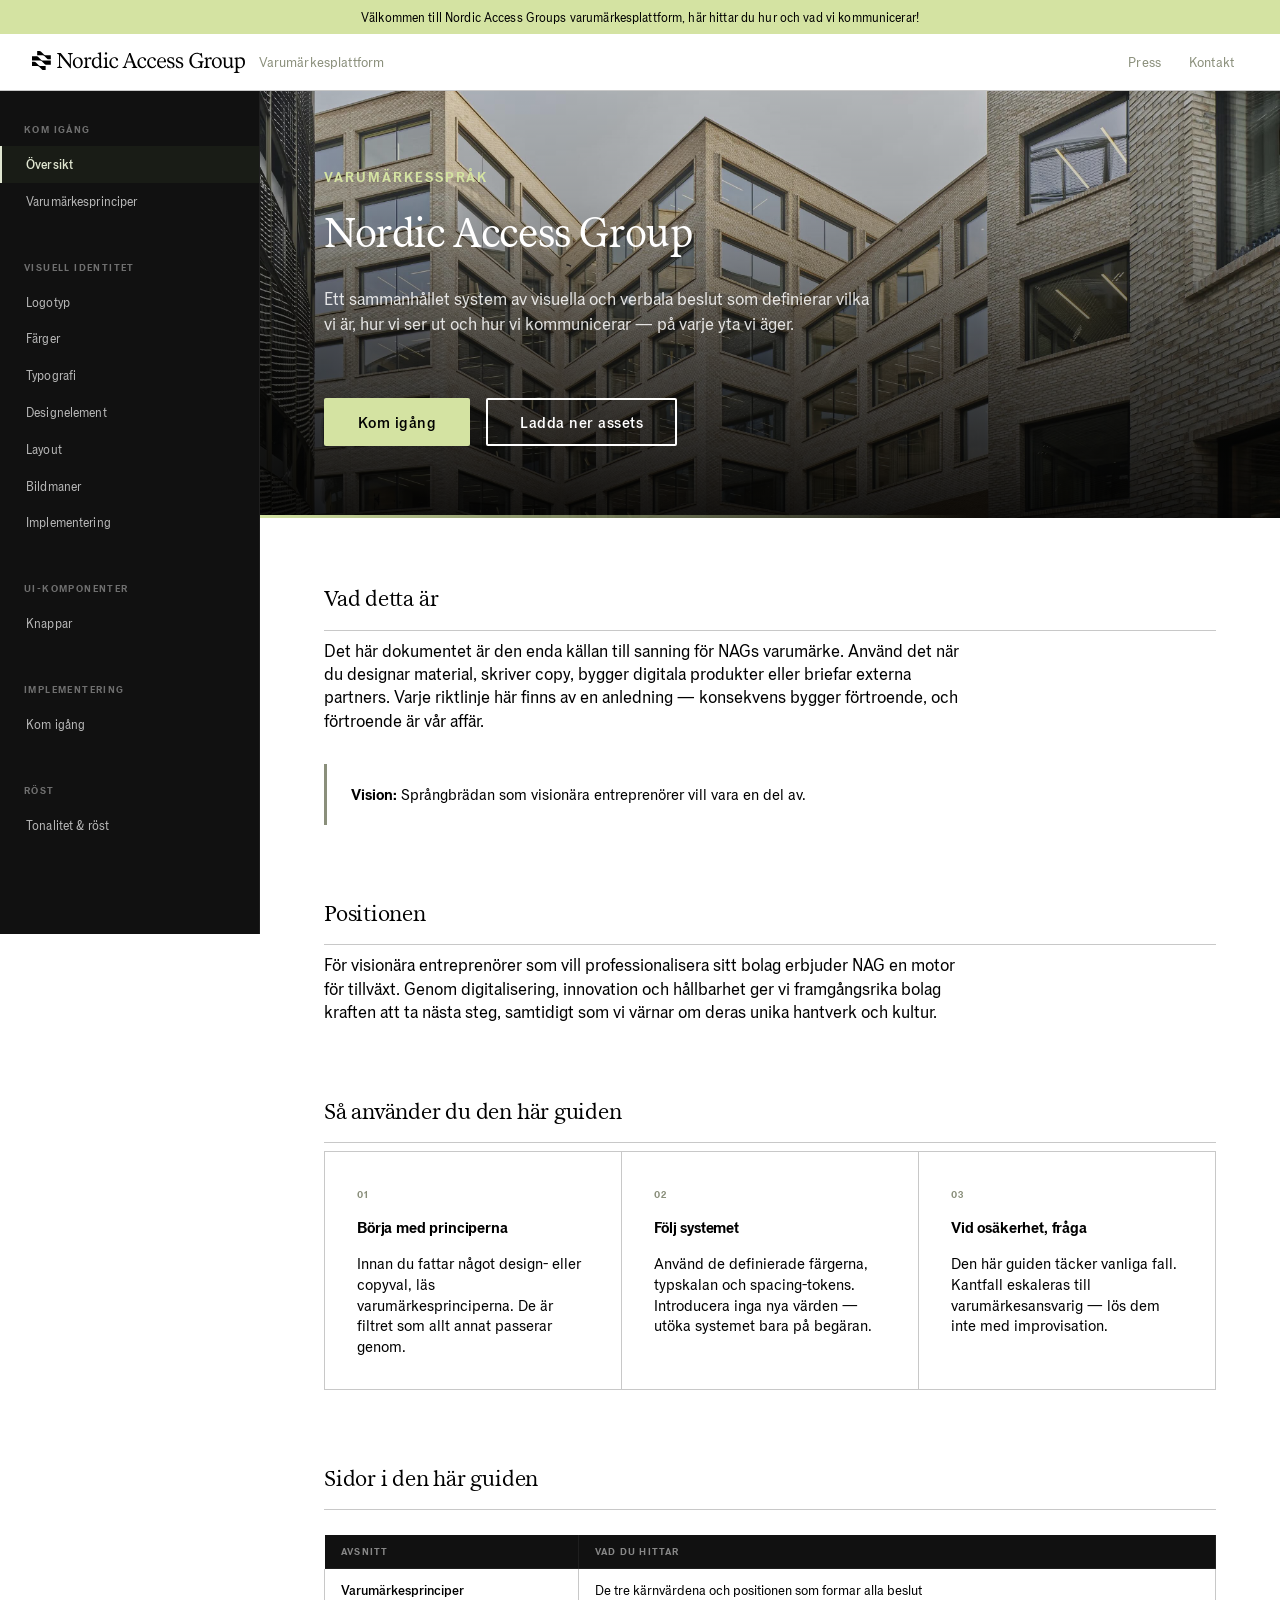
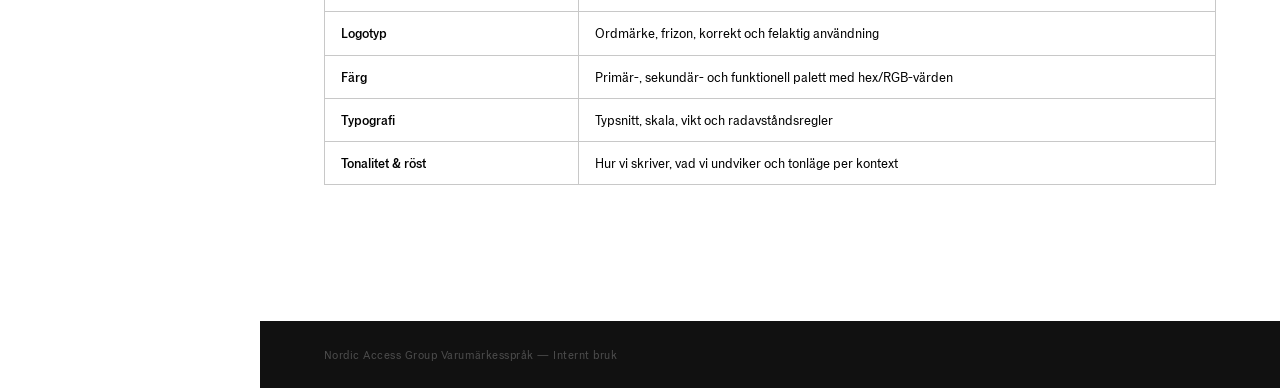
==== index.html @ bb69bbbf "Frizon: use uploaded frizon.png instead of HTML diagram Co-Authored-By: Claude Sonnet 4.6 <noreply@a" ====
<!DOCTYPE html>
<html lang="sv">
<head>
  <meta charset="UTF-8" />
  <meta name="viewport" content="width=device-width, initial-scale=1.0" />
  <title>Nordic Access Group — Varumärkesspråk</title>
  <link rel="stylesheet" href="assets/style.css?v=27" />
</head>
<body>

<header class="site-header">
  <div class="header-announcement">
    Välkommen till Nordic Access Groups varumärkesplattform, här hittar du hur och vad vi kommunicerar!
  </div>
  <div class="header-inner">
    <a href="index.html" class="header-logo">
      <img src="assets/logos/NAG-logo_primär-svart.svg" alt="Nordic Access Group">
      <span class="header-logo-label">Varumärkesplattform</span>
    </a>
    <nav class="header-nav">
      <a href="#">Press</a>
      <a href="#">Kontakt</a>
    </nav>
  </div>
</header>

<div class="layout">
  <nav class="sidebar">
    <div class="nav-group">
      <div class="nav-group-label">Kom igång</div>
      <a href="index.html" class="active">Översikt</a>
      <a href="principles.html">Varumärkesprinciper</a>
    </div>
    <div class="nav-group">
      <div class="nav-group-label">Visuell identitet</div>
      <a href="logo.html">Logotyp</a>
      <a href="color.html">Färger</a>
      <a href="typography.html">Typografi</a>
      <a href="designelement.html">Designelement</a>
      <a href="layout.html">Layout</a>
      <a href="bildmaner.html">Bildmaner</a>
      <a href="implementering.html">Implementering</a>
    </div>
    <div class="nav-group">
      <div class="nav-group-label">UI-komponenter</div>
      <a href="components.html">Knappar</a>
    </div>
    <div class="nav-group">
      <div class="nav-group-label">Implementering</div>
      <a href="implementering.html">Kom igång</a>
    </div>
    <div class="nav-group">
      <div class="nav-group-label">Röst</div>
      <a href="voice.html">Tonalitet &amp; röst</a>
    </div>
  </nav>

  <div class="main">
    <div class="page-hero" style="background-image: url('assets/images/hero-building.jpg'); background-position: center 30%;">
      <div class="category">Varumärkesspråk</div>
      <h1>Nordic Access Group</h1>
      <p>Ett sammanhållet system av visuella och verbala beslut som definierar vilka vi är, hur vi ser ut och hur vi kommunicerar — på varje yta vi äger.</p>
      <div style="display:flex; gap:1rem; margin-top:2rem; flex-wrap:wrap;">
        <a href="principles.html" class="btn btn-primary">Kom igång</a>
        <a href="logo.html" class="btn btn-secondary">Ladda ner assets</a>
      </div>
    </div>

    <div class="page-body">

      <div class="section">
        <h2 class="section-title">Vad detta är</h2>
        <p class="section-desc">Det här dokumentet är den enda källan till sanning för NAGs varumärke. Använd det när du designar material, skriver copy, bygger digitala produkter eller briefar externa partners. Varje riktlinje här finns av en anledning — konsekvens bygger förtroende, och förtroende är vår affär.</p>

        <div class="callout">
          <strong>Vision:</strong> Språngbrädan som visionära entreprenörer vill vara en del av.
        </div>
      </div>

      <div class="section">
        <h2 class="section-title">Positionen</h2>
        <p class="section-desc">För visionära entreprenörer som vill professionalisera sitt bolag erbjuder NAG en motor för tillväxt. Genom digitalisering, innovation och hållbarhet ger vi framgångsrika bolag kraften att ta nästa steg, samtidigt som vi värnar om deras unika hantverk och kultur.</p>
      </div>

      <div class="section">
        <h2 class="section-title">Så använder du den här guiden</h2>
        <div class="principle-grid">
          <div class="principle-card">
            <div class="principle-number">01</div>
            <div class="principle-title">Börja med principerna</div>
            <div class="principle-body">Innan du fattar något design- eller copyval, läs varumärkesprinciperna. De är filtret som allt annat passerar genom.</div>
          </div>
          <div class="principle-card">
            <div class="principle-number">02</div>
            <div class="principle-title">Följ systemet</div>
            <div class="principle-body">Använd de definierade färgerna, typskalan och spacing-tokens. Introducera inga nya värden — utöka systemet bara på begäran.</div>
          </div>
          <div class="principle-card">
            <div class="principle-number">03</div>
            <div class="principle-title">Vid osäkerhet, fråga</div>
            <div class="principle-body">Den här guiden täcker vanliga fall. Kantfall eskaleras till varumärkesansvarig — lös dem inte med improvisation.</div>
          </div>
        </div>
      </div>

      <div class="section">
        <h2 class="section-title">Sidor i den här guiden</h2>
        <table class="token-table">
          <thead>
            <tr><th>Avsnitt</th><th>Vad du hittar</th></tr>
          </thead>
          <tbody>
            <tr><td><a href="principles.html">Varumärkesprinciper</a></td><td>De tre kärnvärdena och positionen som formar alla beslut</td></tr>
            <tr><td><a href="logo.html">Logotyp</a></td><td>Ordmärke, frizon, korrekt och felaktig användning</td></tr>
            <tr><td><a href="color.html">Färg</a></td><td>Primär-, sekundär- och funktionell palett med hex/RGB-värden</td></tr>
            <tr><td><a href="typography.html">Typografi</a></td><td>Typsnitt, skala, vikt och radavståndsregler</td></tr>
            <tr><td><a href="voice.html">Tonalitet &amp; röst</a></td><td>Hur vi skriver, vad vi undviker och tonläge per kontext</td></tr>
          </tbody>
        </table>
      </div>

    </div>
  </div>
</div>

<footer class="page-footer">Nordic Access Group Varumärkesspråk — Internt bruk</footer>
<script src="assets/mobile-nav.js"></script>
</body>
</html>
---- assets/style.css ----
/* ─── Fonts ────────────────────────────────────────────────── */
@font-face {
  font-family: 'GD Grio';
  src: url('fonts/GDGrio-Regular.woff2') format('woff2'),
       url('fonts/GDGrio-Regular.woff') format('woff');
  font-weight: 400;
  font-style: normal;
  font-display: swap;
}
@font-face {
  font-family: 'GD Grio';
  src: url('fonts/GDGrio-Medium.woff2') format('woff2'),
       url('fonts/GDGrio-Medium.woff') format('woff');
  font-weight: 500;
  font-style: normal;
  font-display: swap;
}
@font-face {
  font-family: 'GD Grio';
  src: url('fonts/GDGrio-Semibold.woff2') format('woff2'),
       url('fonts/GDGrio-Semibold.woff') format('woff');
  font-weight: 600;
  font-style: normal;
  font-display: swap;
}
@font-face {
  font-family: 'GD Serio';
  src: url('fonts/GDSerio-Text.woff2') format('woff2'),
       url('fonts/GDSerio-Text.woff') format('woff');
  font-weight: 400;
  font-style: normal;
  font-display: swap;
}

/* ─── Reset & Base ─────────────────────────────────────────── */
*, *::before, *::after { box-sizing: border-box; margin: 0; padding: 0; }

:root {
  /* ── NAG officiell färgpalett ─────────────────────────────── */

  --black:      #000000;
  --white:      #FFFFFF;
  --dark:       #111111;   /* Sidebar bakgrund */

  /* Pistage */
  --pistage:    #D4E3A2;   /* Pistage 1 — accent, knappar */
  --pistage-2:  #E6F3BE;   /* Pistage 2 */
  --pistage-3:  #F6FFD7;   /* Pistage 3 — ljus toning */
  --pistage-box:#D4E3A2;

  /* Gröngrå */
  --gg-1:       #484C3E;   /* Gröngrå 1 — mörk text, headings */
  --gg-2:       #8A8F7B;   /* Gröngrå 2 — sekundär text */
  --gg-3:       #B1B6A3;   /* Gröngrå 3 — etiketter, placeholders */
  --gg-4:       #E0E6D1;   /* Gröngrå 4 — kortytor */
  --gg-5:       #F9FBF2;   /* Gröngrå 5 — sidans bakgrund */

  /* Grå */
  --gray-1:     #C8C8C8;   /* Grå 1 — kanter */
  --gray-2:     #E2E2E2;   /* Grå 2 — dividers */
  --gray-3:     #F7F7F7;   /* Grå 3 — ytor */

  /* ── Semantiska alias (används i komponenter) ─────────────── */
  --text-dark:  #000000;
  --olive:      var(--gg-2);
  --olive-mid:  var(--gg-3);
  --olive-light:var(--gg-4);
  --gray-20:    var(--gray-1);
  --gray-40:    var(--gg-3);
  --gray-60:    var(--gg-2);
  --gray-80:    var(--gg-1);

  /* Bakgrunder */
  --cream:      var(--white);  /* Vit — sidans bakgrund */
  --cream-mid:  var(--gg-4);   /* Gröngrå 4 — kortytor */

  --sidebar-w:  260px;
  --header-h:   56px;

  --font-display: 'GD Serio';
  --font-body:    'GD Grio';
  --font: var(--font-body);
}

html { font-size: 16px; scroll-behavior: smooth; }
body {
  font-family: 'GD Grio';
  font-size: 1rem;
  font-weight: 400;
  color: #000000;
  background: var(--cream);
  line-height: 1.6;
}

a { color: var(--olive); text-decoration: none; }
a:hover { text-decoration: underline; }

/* ─── Header ───────────────────────────────────────────────── */
.site-header {
  position: fixed; top: 0; left: 0; right: 0; z-index: 100;
  background: var(--white);
  border-bottom: 1px solid var(--gray-20);
}

/* Top announcement bar */
.header-announcement {
  background: var(--pistage);
  text-align: center;
  padding: .5rem 2rem;
  font-family: var(--font-body);
  font-size: .8125rem;
  color: var(--black);
  letter-spacing: .01em;
  line-height: 1.4;
}

/* Main header row */
.header-inner {
  height: var(--header-h);
  display: flex;
  align-items: center;
  justify-content: space-between;
  padding: 0 2rem;
}

.header-logo {
  display: flex;
  align-items: center;
  text-decoration: none;
  flex-shrink: 0;
}

.header-logo img {
  height: 22px;
  width: auto;
  display: block;
}

.header-logo-label {
  font-family: var(--font-body);
  font-size: .875rem;
  font-weight: 400;
  color: var(--gray-60);
  margin-left: .875rem;
  letter-spacing: .01em;
}

.header-nav {
  display: flex;
  align-items: center;
  gap: 0;
}

.header-nav a {
  font-family: var(--font-body);
  font-size: .875rem;
  color: var(--gray-60);
  text-decoration: none;
  padding: .25rem .875rem;
  letter-spacing: .01em;
  transition: color .15s;
  white-space: nowrap;
}

.header-nav a:hover { color: var(--black); text-decoration: none; }
.header-nav a.active { color: var(--black); font-weight: 500; }

/* ─── Layout ───────────────────────────────────────────────── */
.layout {
  display: flex;
  padding-top: calc(var(--header-h) + 34px); /* header + announcement bar */
  min-height: 100vh;
}

/* ─── Sidebar ──────────────────────────────────────────────── */
.sidebar {
  position: fixed;
  top: calc(var(--header-h) + 34px); left: 0;
  width: var(--sidebar-w);
  height: calc(100vh - var(--header-h));
  overflow-y: auto;
  background: var(--dark);
  border-right: 1px solid rgba(255,255,255,.06);
  padding: 2rem 0 4rem;
}

.nav-group { margin-bottom: 2.5rem; }

.nav-group-label {
  font-size: .625rem;
  font-weight: 600;
  letter-spacing: .14em;
  text-transform: uppercase;
  color: rgba(255,255,255,.4);
  padding: 0 1.5rem .5rem;
}

.nav-group a {
  display: block;
  padding: .5rem 1.5rem;
  font-size: .8125rem;
  color: rgba(255,255,255,.7);
  border-left: 2px solid transparent;
  letter-spacing: .01em;
  transition: background .15s, color .15s, border-color .15s;
}

.nav-group a:hover {
  background: rgba(255,255,255,.06);
  color: rgba(255,255,255,.95);
  text-decoration: none;
}

.nav-group a.active {
  border-left-color: var(--olive-light);
  background: rgba(74,94,58,.15);
  color: var(--olive-light);
  font-weight: 500;
}

/* ─── Main Content ─────────────────────────────────────────── */
.main {
  margin-left: var(--sidebar-w);
  flex: 1;
  min-width: 0;
}

/* ─── Page Hero ────────────────────────────────────────────── */
/*
 * To add a photo: set background-image on the .page-hero element
 * Example: <div class="page-hero" style="background-image: url('assets/images/your-photo.jpg')">
 */
.page-hero {
  background-color: var(--black);
  background-size: cover;
  background-position: center;
  background-repeat: no-repeat;
  color: white;
  padding: 5rem 4rem 4.5rem;
  min-height: 340px;
  display: flex;
  flex-direction: column;
  justify-content: flex-end;
  position: relative;
  overflow: hidden;
}

/* Dark gradient overlay — keeps text readable over any photo */
.page-hero::before {
  content: '';
  position: absolute;
  inset: 0;
  background: linear-gradient(
    to top,
    rgba(0,0,0,.90) 0%,
    rgba(0,0,0,.60) 40%,
    rgba(0,0,0,.20) 75%,
    rgba(0,0,0,.10) 100%
  );
  z-index: 0;
}

.page-hero > * { position: relative; z-index: 1; }

.page-hero::after {
  content: '';
  position: absolute;
  bottom: 0; left: 0; right: 0;
  height: 3px;
  background: linear-gradient(90deg, var(--pistage) 0%, transparent 70%);
  z-index: 2;
}

/* ─── Per-page hero backgrounds ───────────────────────────────
 * Replace the gradient with background-image: url(...) on each
 * .page-hero element when real photos are available.
 * --------------------------------------------------------------- */
.hero-bg-overview {
  background-image: linear-gradient(135deg, #1a1a14 0%, #2d2d20 40%, #1a1a14 100%);
}
.hero-bg-principles {
  background-image: linear-gradient(135deg, #111209 0%, #252818 50%, #111209 100%);
}
.hero-bg-logo {
  background-image: linear-gradient(120deg, #0a0a0a 0%, #1e1e1a 60%, #0a0a0a 100%);
}
.hero-bg-color {
  background-image: linear-gradient(135deg, #0e110a 0%, #1e2414 50%, #0e110a 100%);
}
.hero-bg-typography {
  background-image: linear-gradient(150deg, #0d0d0b 0%, #1c1c18 55%, #0d0d0b 100%);
}
.hero-bg-spacing {
  background-image: linear-gradient(120deg, #111111 0%, #1a1a14 50%, #111111 100%);
}
.hero-bg-iconography {
  background-image: linear-gradient(140deg, #0c0c0a 0%, #1b1b16 55%, #0c0c0a 100%);
}
.hero-bg-components {
  background-image: linear-gradient(130deg, #0f0f0d 0%, #1d1d18 50%, #0f0f0d 100%);
}
.hero-bg-voice {
  background-image: linear-gradient(145deg, #0d0d0b 0%, #1a1a12 55%, #0d0d0b 100%);
}

.page-hero .category {
  font-family: var(--font-body);
  font-size: .875rem;
  font-weight: 600;
  letter-spacing: .14em;
  text-transform: uppercase;
  line-height: 1.0;
  color: var(--pistage);
  margin-bottom: 1.875rem;
}

.page-hero h1 {
  font-family: var(--font-display);
  font-size: 2.5rem;
  font-weight: 400;
  line-height: 1.05;
  letter-spacing: -.01em;
  margin-bottom: 1.875rem;
  color: var(--white);
}

.page-hero p {
  font-family: var(--font-body);
  font-size: 1.125rem;
  font-weight: 400;
  color: rgba(255,255,255,.85);
  max-width: 560px;
  line-height: 1.4;
  margin-bottom: 1.875rem;
}

/* ─── Page Body ────────────────────────────────────────────── */
.page-body {
  padding: 4rem;
  max-width: 1080px;
  background: var(--cream);
}

/* ─── Section ──────────────────────────────────────────────── */
.section { margin-bottom: 4.5rem; }

.section-title {
  font-family: var(--font-display);
  font-size: 1.375rem;
  font-weight: 400;
  letter-spacing: -.01em;
  margin-bottom: .5rem;
  padding-bottom: .75rem;
  border-bottom: 1px solid var(--gray-20);
  color: var(--text-dark);
}

.section-desc {
  font-family: 'GD Grio';
  font-size: 1.125rem; /* 18px */
  font-weight: 400;
  color: #000000;
  max-width: 640px;
  margin-bottom: 2rem;
  line-height: 1.3;
}

/* ─── Color Swatches ───────────────────────────────────────── */
.swatch-grid {
  display: grid;
  grid-template-columns: repeat(auto-fill, minmax(170px, 1fr));
  gap: 1rem;
}

.swatch {
  border: none;
  background: transparent;
}

.swatch-block {
  height: 96px;
  width: 100%;
  border-radius: 1px;
}

.swatch-info {
  padding: 14px 0 0;
  background: transparent;
}

.swatch-name {
  font-family: 'GD Serio';
  font-size: 1.125rem; /* 18px */
  font-weight: 400;
  letter-spacing: -.01em;
  color: #000000;
  margin-bottom: .4rem;
  line-height: 1.2;
}

.swatch-hex {
  font-family: 'GD Grio';
  font-size: .875rem; /* 14px */
  font-weight: 400;
  color: #000000;
  line-height: 1.4;
}

.swatch-role {
  font-family: 'GD Grio';
  font-size: .875rem; /* 14px */
  font-weight: 400;
  color: #000000;
  line-height: 1.4;
  text-transform: none;
  letter-spacing: 0;
  margin-top: 0;
}

/* ─── Type Scale ───────────────────────────────────────────── */
.type-row {
  display: flex;
  align-items: flex-start;
  gap: 2rem;
  padding: 2rem 0;
  border-bottom: 1px solid var(--gray-20);
}

.type-row:first-of-type {
  border-top: none;
}

.type-row:last-of-type {
  border-bottom: 1px solid var(--gray-20);
}

.type-meta {
  width: 140px;
  flex-shrink: 0;
  padding-top: .125rem;
}

.type-meta .label {
  font-family: 'GD Grio';
  font-size: .625rem;
  font-weight: 600;
  letter-spacing: .12em;
  text-transform: uppercase;
  color: var(--gg-2);
  margin-bottom: .5rem;
}

.type-meta .specs {
  font-family: 'GD Grio';
  font-size: .75rem;
  font-weight: 400;
  color: #000000;
  line-height: 1.6;
}

.type-preview { flex: 1; }

/* ─── Spacing Scale ────────────────────────────────────────── */
.spacing-row {
  display: flex;
  align-items: center;
  gap: 1.5rem;
  padding: .75rem 0;
  border-bottom: 1px solid var(--gray-20);
}

.spacing-bar-wrap { width: 200px; }

.spacing-bar {
  height: 10px;
  background: var(--olive);
  border-radius: 1px;
}

.spacing-meta {
  display: flex;
  gap: 2rem;
}

.spacing-token {
  font-size: .8125rem;
  font-family: 'Courier New', monospace;
  color: var(--text-dark);
  font-weight: 600;
  width: 100px;
}

.spacing-value {
  font-size: .8125rem;
  color: var(--gray-60);
  font-family: 'Courier New', monospace;
}

.spacing-use {
  font-size: .8125rem;
  color: var(--gray-60);
}

/* ─── Principle Cards ──────────────────────────────────────── */
.principle-grid {
  display: grid;
  grid-template-columns: repeat(auto-fill, minmax(240px, 1fr));
  gap: 1px;
  background: var(--gray-20);
  border: 1px solid var(--gray-20);
}

.principle-card {
  background: var(--white);
  padding: 2rem;
  border-top: 3px solid transparent;
  transition: border-color .2s;
}

.principle-card:hover {
  border-top-color: var(--olive);
}

.principle-number {
  font-size: .625rem;
  font-weight: 700;
  letter-spacing: .14em;
  text-transform: uppercase;
  color: var(--olive);
  margin-bottom: .75rem;
}

.principle-title {
  font-family: var(--font-body);
  font-size: 1rem;
  font-weight: 600;
  margin-bottom: .75rem;
  color: var(--text-dark);
  letter-spacing: -.01em;
}

.principle-body {
  font-family: 'GD Grio';
  font-size: 1rem; /* 16px */
  font-weight: 400;
  color: #000000;
  line-height: 1.3;
}

/* ─── Do / Don't ───────────────────────────────────────────── */
.do-dont {
  display: grid;
  grid-template-columns: 1fr 1fr;
  gap: 1.5rem;
  margin-top: 1.5rem;
}

.do-box, .dont-box {
  padding: 1.5rem;
  border-top: 3px solid;
}

.do-box   { border-color: var(--olive); background: #edf2e8; }
.dont-box { border-color: #b5392a; background: #f9edeb; }

.do-box   .tag { color: var(--olive); font-size: .625rem; font-weight: 700; letter-spacing: .14em; text-transform: uppercase; margin-bottom: .5rem; }
.dont-box .tag { color: #b5392a; font-size: .625rem; font-weight: 700; letter-spacing: .14em; text-transform: uppercase; margin-bottom: .5rem; }

.do-box ul, .dont-box ul {
  list-style: none;
  font-family: 'GD Grio';
  font-size: .875rem; /* 14px */
  font-weight: 400;
  line-height: 1.3;
  color: #000000;
}

.do-box li::before   { content: '✓  '; color: var(--olive); font-weight: 700; }
.dont-box li::before { content: '✗  '; color: #b5392a; font-weight: 700; }

/* ─── Logo Spec ────────────────────────────────────────────── */
.logo-display {
  background: var(--cream-mid);
  border: 1px solid var(--gray-20);
  padding: 4rem 3rem;
  display: flex; align-items: center; justify-content: center;
  margin-bottom: 1rem;
}

.logo-display.dark-bg {
  background: var(--black);
}

.logo-wordmark {
  font-size: 1.75rem;
  font-weight: 700;
  letter-spacing: .1em;
  text-transform: uppercase;
  color: var(--text-dark);
}

.logo-wordmark .accent { color: var(--olive); }

.spec-list {
  list-style: none;
  border: 1px solid var(--gray-20);
  background: var(--white);
}

.spec-list li {
  display: flex;
  gap: 1rem;
  padding: .75rem 1rem;
  border-bottom: 1px solid var(--gray-20);
  font-family: 'GD Grio';
  font-size: .875rem; /* 14px */
  font-weight: 400;
  line-height: 1.3;
  color: #000000;
}

.spec-list li:last-child { border-bottom: none; }

.spec-key {
  width: 160px;
  flex-shrink: 0;
  font-weight: 600;
  color: var(--gray-60);
  font-size: .8125rem;
  text-transform: uppercase;
  letter-spacing: .06em;
}

/* ─── Callout ──────────────────────────────────────────────── */
.callout {
  background: var(--white);
  border-left: 3px solid var(--olive);
  padding: 1.25rem 1.5rem;
  margin: 1.5rem 0;
  font-family: 'GD Grio';
  font-size: 1rem; /* 16px */
  font-weight: 400;
  color: #000000;
  line-height: 1.3;
}

/* ─── Token Table ──────────────────────────────────────────── */
.token-table {
  width: 100%;
  border-collapse: collapse;
  font-family: 'GD Grio';
  font-size: .875rem; /* 14px */
  font-weight: 400;
  line-height: 1.3;
  margin-top: 1.5rem;
  background: var(--white);
}

.token-table th {
  text-align: left;
  padding: .625rem 1rem;
  background: var(--dark);
  border: 1px solid rgba(255,255,255,.06);
  font-size: .625rem;
  font-weight: 700;
  letter-spacing: .12em;
  text-transform: uppercase;
  color: rgba(255,255,255,.5);
}

.token-table td {
  padding: .75rem 1rem;
  border: 1px solid var(--gray-20);
  vertical-align: middle;
  color: var(--text-dark);
}

.token-table tr:nth-child(even) td {
  background: var(--cream);
}

.token-table td code {
  font-family: 'Courier New', monospace;
  font-size: .8125rem;
  background: var(--cream-mid);
  padding: .1rem .4rem;
  border-radius: 2px;
  color: var(--olive);
}

.token-table a {
  color: var(--text-dark);
  font-weight: 500;
}

.token-table a:hover { color: var(--olive); text-decoration: none; }

/* ─── Tag chip ─────────────────────────────────────────────── */
.tag-chip {
  display: inline-block;
  background: var(--yellow);
  color: var(--black);
  font-size: .625rem;
  font-weight: 700;
  letter-spacing: .1em;
  text-transform: uppercase;
  padding: .2rem .6rem;
  border-radius: 1px;
  margin-bottom: .5rem;
}

/* ─── Dark section variant ─────────────────────────────────── */
.section-dark {
  background: var(--dark);
  color: white;
  padding: 4rem;
  margin: 0 -4rem 4.5rem;
}

.section-dark .section-title {
  color: white;
  border-bottom-color: rgba(255,255,255,.1);
}

.section-dark .section-desc {
  color: rgba(255,255,255,.55);
}

/* ─── NAG Buttons ─────────────────────────────────────────── */

.btn {
  display: inline-flex;
  align-items: center;
  justify-content: center;
  gap: .5rem;
  font-family: var(--font-body);
  font-size: 1rem;
  font-weight: 500;
  line-height: 1;
  letter-spacing: .03em;
  text-decoration: none;
  cursor: pointer;
  border: none;
  padding: .875rem 2rem;
  border-radius: 2px;
  transition: border-radius .2s ease, background .15s ease, color .15s ease;
  white-space: nowrap;
}

/* Primär — Pistage fyllning, svart text */
.btn-primary {
  background: var(--pistage);
  color: var(--black);
  border: 2px solid transparent;
}

.btn-primary:hover {
  border-radius: 5px;
  background: var(--pistage);
  color: var(--black);
  text-decoration: none;
}

/* Sekundär — Vit outline, vit text */
.btn-secondary {
  background: transparent;
  color: var(--white);
  border: 2px solid var(--white);
}

.btn-secondary:hover {
  border-radius: 5px;
  background: transparent;
  color: var(--white);
  text-decoration: none;
}

/* Sekundär mörk — Svart outline, svart text (för ljus bakgrund) */
.btn-secondary-dark {
  background: transparent;
  color: var(--black);
  border: 2px solid var(--black);
}

.btn-secondary-dark:hover {
  border-radius: 5px;
  background: transparent;
  color: var(--black);
  text-decoration: none;
}

/* ─── Component demo block ─────────────────────────────────── */
.component-demo {
  border: 1px solid var(--gray-20);
  overflow: hidden;
  margin-bottom: 1rem;
}

.component-demo-canvas {
  padding: 3rem 2.5rem;
  display: flex;
  align-items: center;
  justify-content: center;
  gap: 1.5rem;
  flex-wrap: wrap;
}

.component-demo-label {
  padding: .6rem 1.25rem;
  background: var(--gray-20);
  font-size: .625rem;
  font-weight: 700;
  letter-spacing: .12em;
  text-transform: uppercase;
  color: var(--gray-60);
}

.component-spec {
  margin-top: 1.5rem;
}

/* ─── Download button — uses NAG primary button style ──────── */
.download-btn {
  display: inline-flex;
  align-items: center;
  gap: .5rem;
  font-family: var(--font-body);
  font-size: .875rem;
  font-weight: 400;
  text-decoration: none;
  cursor: pointer;
  padding: .625rem 1.25rem;
  border-radius: 2px;
  transition: border-radius .2s ease, background .15s ease;
  white-space: nowrap;
  background: var(--pistage);
  color: var(--black);
  border: 2px solid transparent;
}

.download-btn:hover {
  border-radius: 5px;
  background: var(--pistage);
  color: var(--black);
  text-decoration: none;
}

.download-btn svg {
  flex-shrink: 0;
}

.download-row {
  display: flex;
  flex-direction: column;
  gap: .625rem;
  padding: .875rem 1.25rem;
  background: var(--white);
  border-top: 1px solid var(--gray-20);
}

.download-row-label {
  font-size: .625rem;
  font-weight: 700;
  letter-spacing: .12em;
  text-transform: uppercase;
  color: var(--gray-40);
}

.download-row .download-btn {
  align-self: flex-start;
}

.download-section-header {
  display: flex;
  align-items: center;
  justify-content: space-between;
  margin-bottom: 1.5rem;
  flex-wrap: wrap;
  gap: 1rem;
}

/* ─── Footer ───────────────────────────────────────────────── */
.page-footer {
  margin-left: var(--sidebar-w);
  padding: 1.5rem 4rem;
  background: var(--dark);
  font-size: .75rem;
  color: rgba(255,255,255,.25);
  letter-spacing: .04em;
}

/* ─── Mockup Grid ──────────────────────────────────────────── */
.mockup-section {
  margin-bottom: 4.5rem;
}

.mockup-grid {
  display: grid;
  gap: 1.5rem;
}
.mockup-grid.cols-2 { grid-template-columns: repeat(2, 1fr); }
.mockup-grid.cols-3 { grid-template-columns: repeat(3, 1fr); }
.mockup-grid.cols-1-2 { grid-template-columns: 1fr 2fr; }
.mockup-grid.cols-2-1 { grid-template-columns: 2fr 1fr; }

.mockup-item {
  position: relative;
  overflow: hidden;
  background: var(--gray-10);
  border: 1px solid var(--gray-20);
}

.mockup-item img {
  width: 100%;
  height: 100%;
  object-fit: cover;
  display: block;
}

.mockup-item.tall { aspect-ratio: 3/4; }
.mockup-item.wide { aspect-ratio: 16/7; }
.mockup-item.square { aspect-ratio: 1/1; }
.mockup-item.natural img { height: auto; }

.mockup-caption {
  margin-top: .6rem;
  font-size: .75rem;
  color: var(--gray-60);
  letter-spacing: .04em;
  text-transform: uppercase;
}

.mockup-label {
  position: absolute;
  bottom: 0; left: 0; right: 0;
  padding: .75rem 1rem;
  background: rgba(0,0,0,.45);
  color: rgba(255,255,255,.8);
  font-size: .7rem;
  letter-spacing: .1em;
  text-transform: uppercase;
  backdrop-filter: blur(4px);
}

/* ─── Logo page helpers ────────────────────────────────────── */
.placement-grid {
  display: grid;
  grid-template-columns: repeat(3, 1fr);
  gap: 1rem;
}
.cobrand-box {
  border: 1px solid var(--gray-20);
  background: var(--white);
  padding: 3rem 2.5rem;
  display: flex;
  align-items: center;
  justify-content: center;
  gap: 2.5rem;
}
.animated-symbol-showcase { max-width: 50%; }

/* ─── Mobile ───────────────────────────────────────────────── */
:root { --mob-pad: 1.25rem; }

@media (max-width: 768px) {

  /* Header */
  .header-inner { padding: 0 var(--mob-pad); }
  .header-nav { display: none; }
  .header-logo-label { font-size: .8125rem; }

  /* Hamburger button */
  .hamburger {
    display: flex;
    flex-direction: column;
    justify-content: center;
    gap: 5px;
    width: 36px;
    height: 36px;
    background: none;
    border: none;
    cursor: pointer;
    padding: 4px;
    flex-shrink: 0;
  }
  .hamburger span {
    display: block;
    height: 1.5px;
    background: var(--text-dark);
    transition: transform .25s, opacity .2s;
  }
  .hamburger.open span:nth-child(1) { transform: translateY(6.5px) rotate(45deg); }
  .hamburger.open span:nth-child(2) { opacity: 0; }
  .hamburger.open span:nth-child(3) { transform: translateY(-6.5px) rotate(-45deg); }

  /* Mobile nav drawer */
  .mobile-nav {
    display: none;
    position: fixed;
    top: calc(var(--header-h) + 34px);
    left: 0; right: 0; bottom: 0;
    background: var(--white);
    z-index: 90;
    overflow-y: auto;
    padding: 2rem var(--mob-pad) 4rem;
  }
  .mobile-nav.open { display: block; }

  .mobile-nav .nav-group {
    border-bottom: 1px solid var(--gray-20);
    padding-bottom: 1.5rem;
    margin-bottom: 1.5rem;
  }
  .mobile-nav .nav-group-label {
    font-family: var(--font-body);
    font-size: .625rem;
    font-weight: 700;
    letter-spacing: .14em;
    text-transform: uppercase;
    color: var(--gray-40);
    margin-bottom: .75rem;
    padding: 0;
  }
  .mobile-nav .nav-group a {
    display: block;
    font-family: var(--font-display);
    font-size: 2rem;
    font-weight: 400;
    letter-spacing: -.01em;
    color: var(--text-dark);
    line-height: 1.2;
    padding: .15rem 0;
    border-left: none;
    background: none;
  }
  .mobile-nav .nav-group a:hover,
  .mobile-nav .nav-group a.active {
    color: var(--gray-60);
    background: none;
    border-left: none;
    font-weight: 400;
  }

  /* Sidebar — hidden on mobile */
  .sidebar { display: none; }

  /* Layout — no sidebar offset */
  .layout { padding-top: calc(var(--header-h) + 34px); }
  .main { margin-left: 0; }
  .page-footer { margin-left: 0; padding: 1.5rem var(--mob-pad); }

  /* Hero */
  .page-hero {
    padding: 2.5rem var(--mob-pad) 2.75rem;
    min-height: calc(100svh - var(--header-h) - 34px);
    justify-content: flex-end;
  }
  .page-hero h1 {
    font-size: 2.5rem;
    letter-spacing: -.01em;
    word-break: break-word;
    hyphens: auto;
  }
  .page-hero p { font-size: 1.125rem; max-width: 100%; }

  /* Page body */
  .page-body { padding: 2.5rem var(--mob-pad); }

  /* Section titles + desc align */
  .section-title { font-size: 1.25rem; }
  .section-desc { font-size: .875rem; }

  /* Font showcase — scale down large display text */
  .serio-showcase-text { font-size: 2rem !important; }

  /* Type scale previews — scaled for 375px */
  .preview-display-large { font-size: 2.75rem !important; }
  .preview-display       { font-size: 2rem !important; }
  .preview-h1            { font-size: 1.75rem !important; }
  .preview-h2            { font-size: 1.5rem !important; }
  .preview-h3            { font-size: 1.25rem !important; }

  /* Showcase card padding */
  .font-showcase-card,
  [style*="padding: 3rem 3rem"] { padding: 2rem var(--mob-pad) !important; }

  /* Prevent horizontal overflow */
  .main { overflow-x: hidden; }

  /* Grids */
  .mockup-grid.cols-2,
  .mockup-grid.cols-3,
  .mockup-grid.cols-1-2,
  .mockup-grid.cols-2-1 { grid-template-columns: 1fr; }

  .logo-grid,
  .symbol-grid { grid-template-columns: 1fr; }

  .placement-grid { grid-template-columns: repeat(2, 1fr); }

  .swatch-grid { grid-template-columns: repeat(2, 1fr); }

  .do-dont { grid-template-columns: 1fr; }

  /* Co-branding box */
  .cobrand-box {
    flex-direction: column;
    gap: 1.5rem;
    padding: 2rem var(--mob-pad);
    align-items: flex-start;
  }

  /* Animated symbol — full width on mobile */
  .animated-symbol-showcase { max-width: 100%; }

  /* Logo showcase inner — less padding */
  .logo-showcase-inner { padding: 2rem 1.25rem; }
  .logo-showcase-inner.pad-large { padding: 2.5rem 1.25rem; }

  /* Type scale */
  .type-row { flex-direction: column; gap: .75rem; }
  .type-meta { width: 100%; }

  /* Download rows */
  .download-row { flex-direction: column; gap: .75rem; align-items: flex-start; }

  /* Token table — scroll */
  .token-table { display: block; overflow-x: auto; }

  /* Callout */
  .callout { font-size: .875rem; }
}

/* Hamburger hidden on desktop */
@media (min-width: 769px) {
  .hamburger { display: none; }
  .mobile-nav { display: none !important; }
}
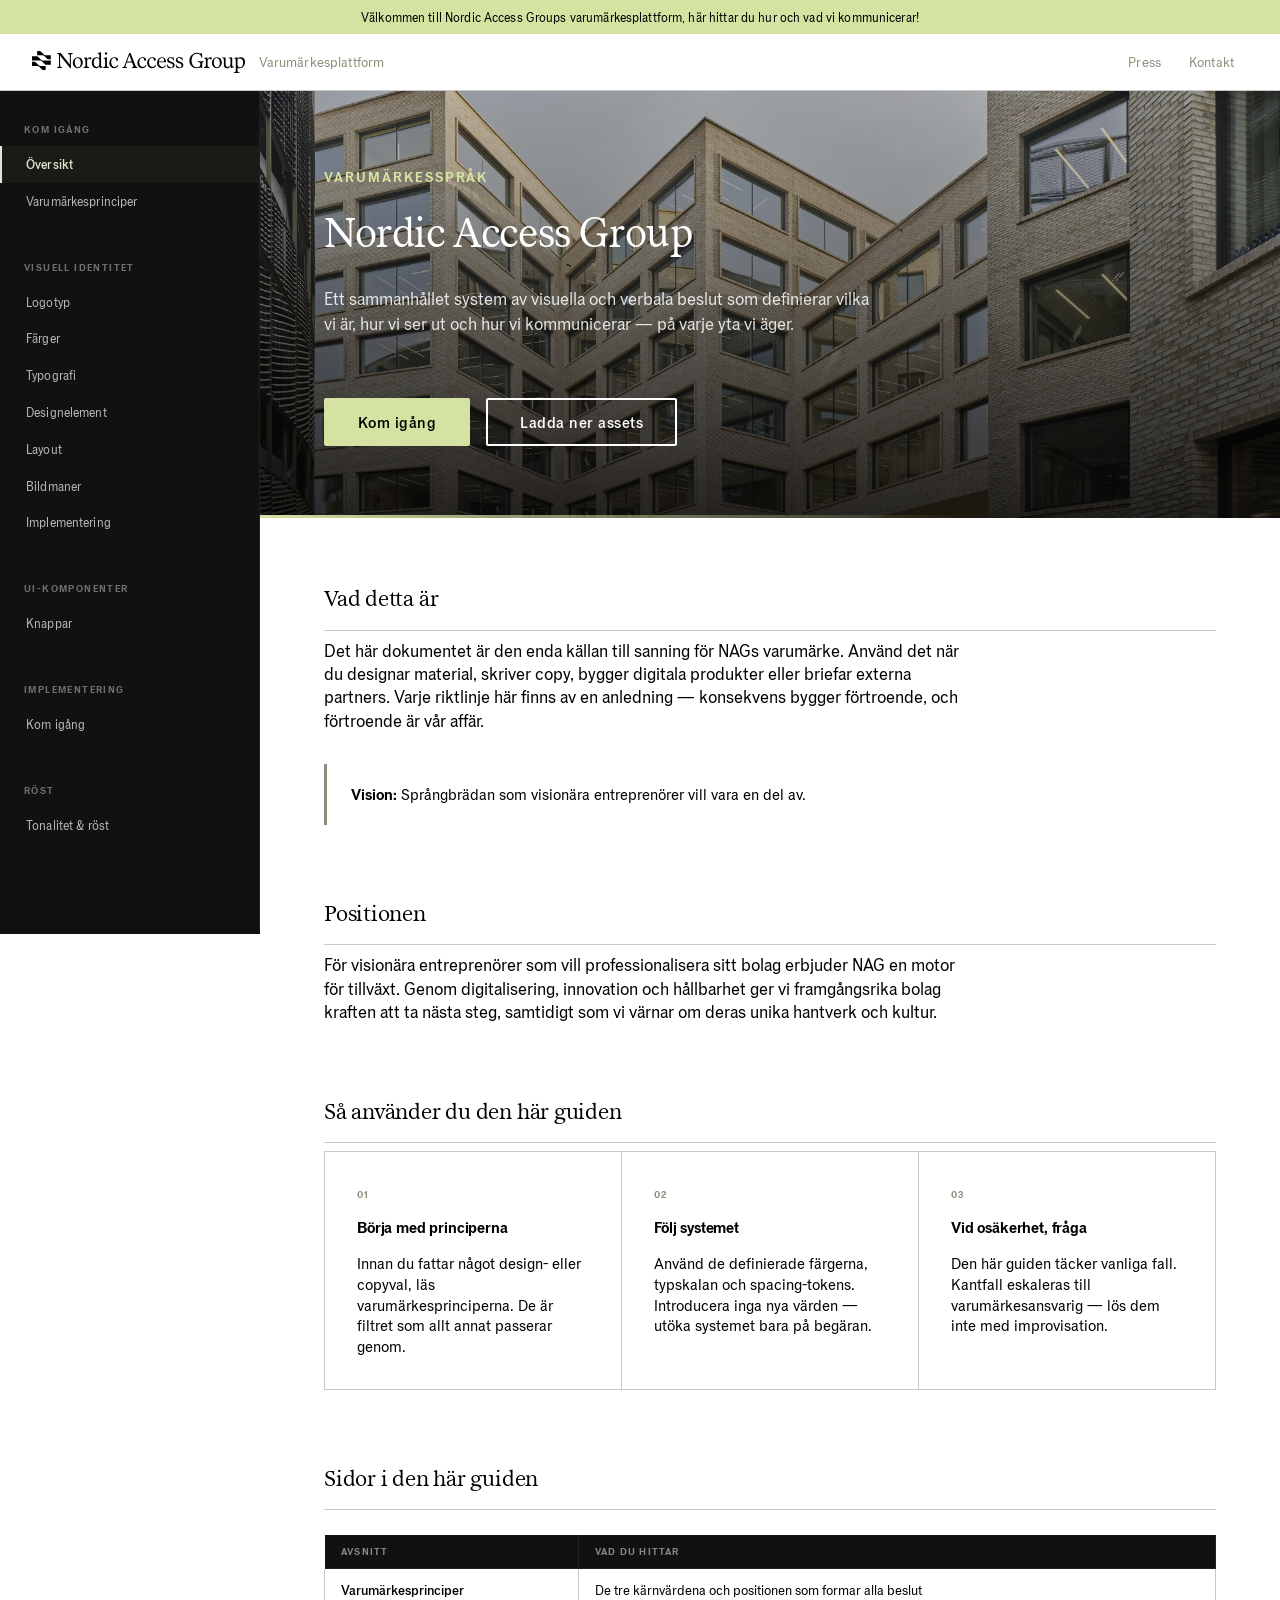
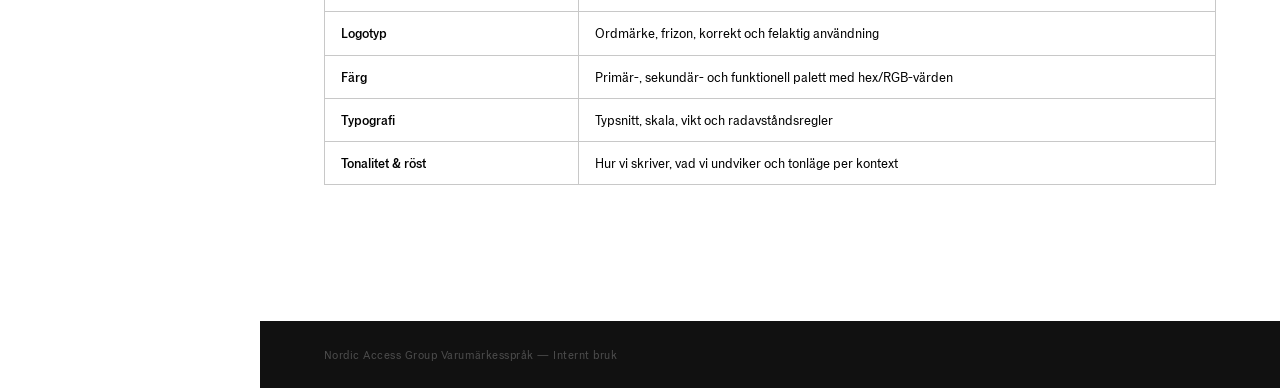
==== commit 199517f3: "Hero: soften gradient overlay from 20–80% opacity range Co-Authored-By: Claude Sonnet 4.6 <noreply@a" ====
--- a/index.html
+++ b/index.html
@@ -4,7 +4,7 @@
   <meta charset="UTF-8" />
   <meta name="viewport" content="width=device-width, initial-scale=1.0" />
   <title>Nordic Access Group — Varumärkesspråk</title>
-  <link rel="stylesheet" href="assets/style.css?v=27" />
+  <link rel="stylesheet" href="assets/style.css?v=29" />
 </head>
 <body>
 
--- a/assets/style.css
+++ b/assets/style.css
@@ -252,10 +252,10 @@
   inset: 0;
   background: linear-gradient(
     to top,
-    rgba(0,0,0,.90) 0%,
-    rgba(0,0,0,.60) 40%,
-    rgba(0,0,0,.20) 75%,
-    rgba(0,0,0,.10) 100%
+    rgba(0,0,0,.80) 0%,
+    rgba(0,0,0,.55) 40%,
+    rgba(0,0,0,.30) 75%,
+    rgba(0,0,0,.20) 100%
   );
   z-index: 0;
 }
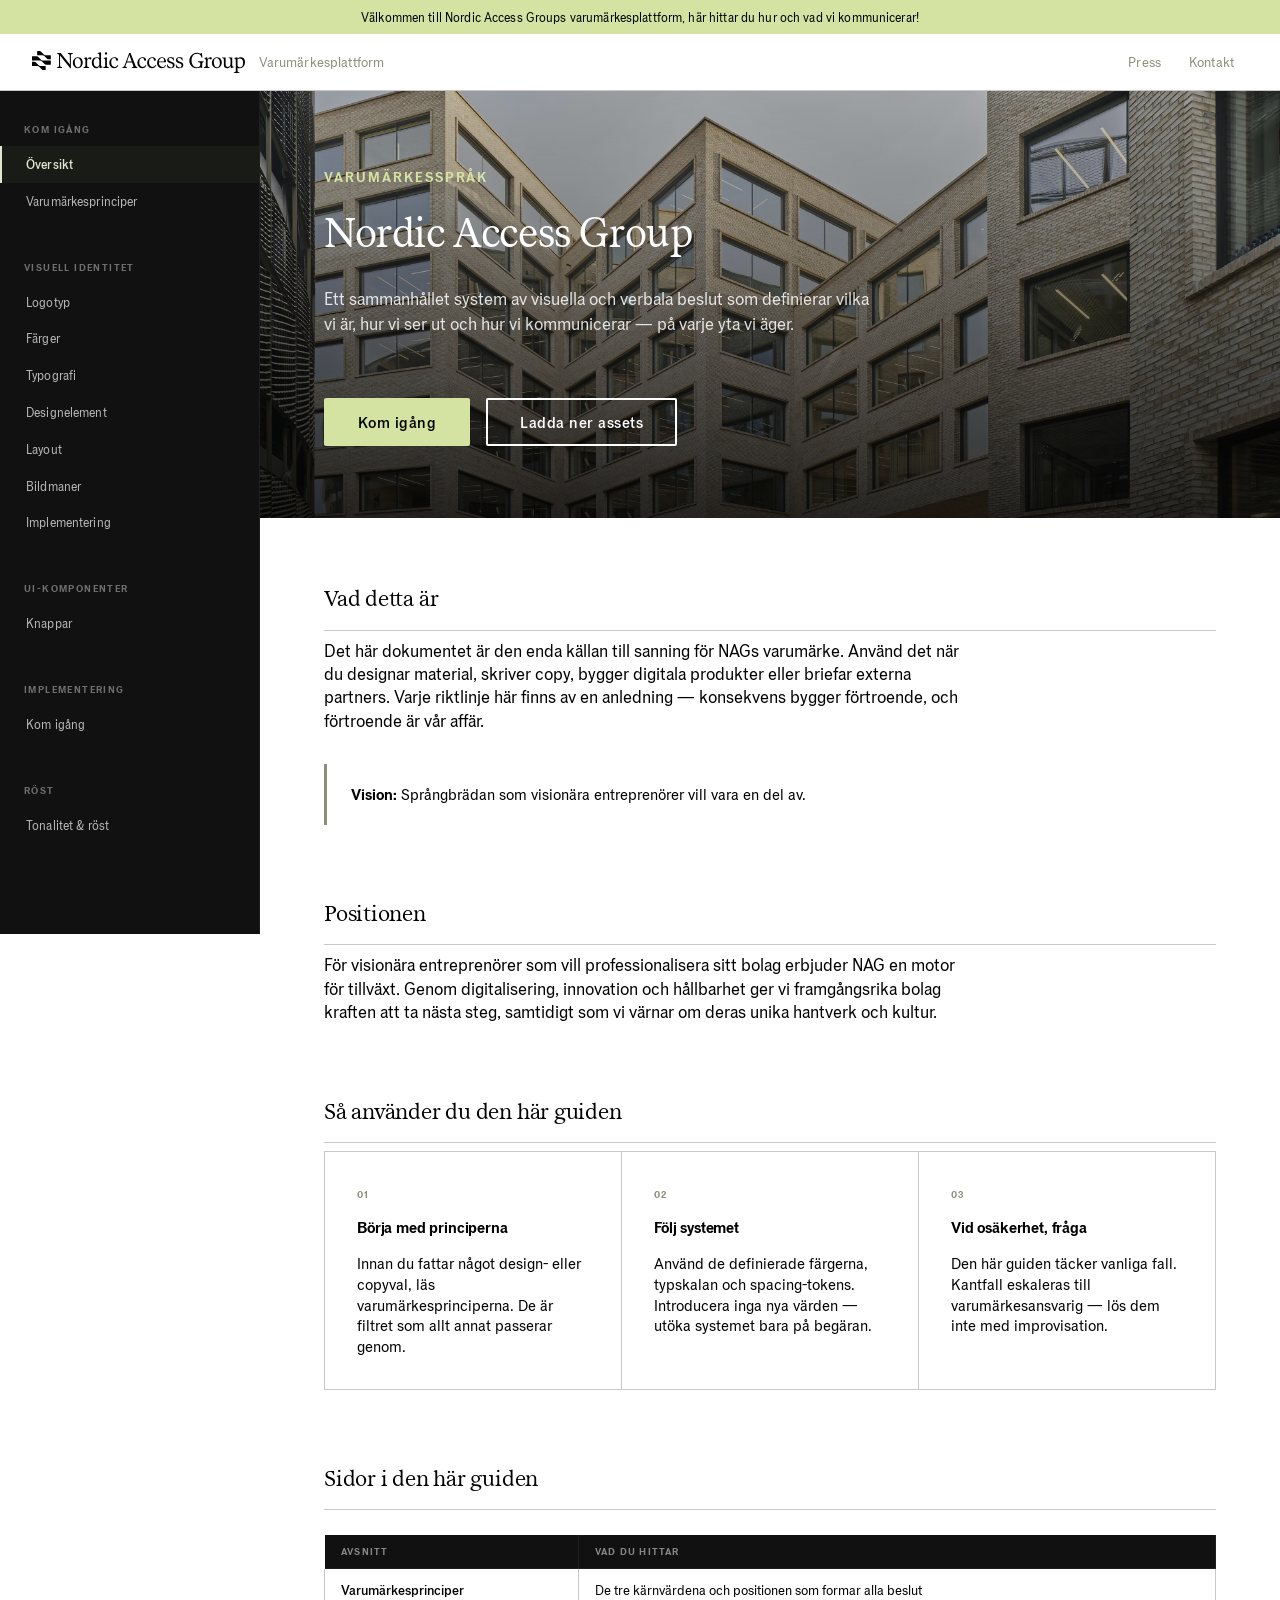
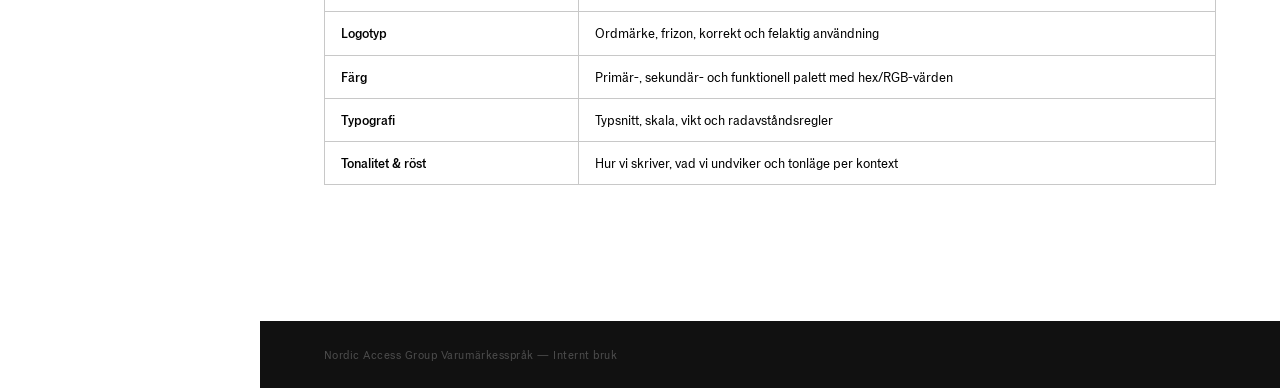
==== commit ef00cbb8: "Remove pistage accent line at bottom of hero Co-Authored-By: Claude Sonnet 4.6 <noreply@anthropic.co" ====
--- a/index.html
+++ b/index.html
@@ -4,7 +4,7 @@
   <meta charset="UTF-8" />
   <meta name="viewport" content="width=device-width, initial-scale=1.0" />
   <title>Nordic Access Group — Varumärkesspråk</title>
-  <link rel="stylesheet" href="assets/style.css?v=29" />
+  <link rel="stylesheet" href="assets/style.css?v=30" />
 </head>
 <body>
 
--- a/assets/style.css
+++ b/assets/style.css
@@ -262,14 +262,6 @@
 
 .page-hero > * { position: relative; z-index: 1; }
 
-.page-hero::after {
-  content: '';
-  position: absolute;
-  bottom: 0; left: 0; right: 0;
-  height: 3px;
-  background: linear-gradient(90deg, var(--pistage) 0%, transparent 70%);
-  z-index: 2;
-}
 
 /* ─── Per-page hero backgrounds ───────────────────────────────
  * Replace the gradient with background-image: url(...) on each
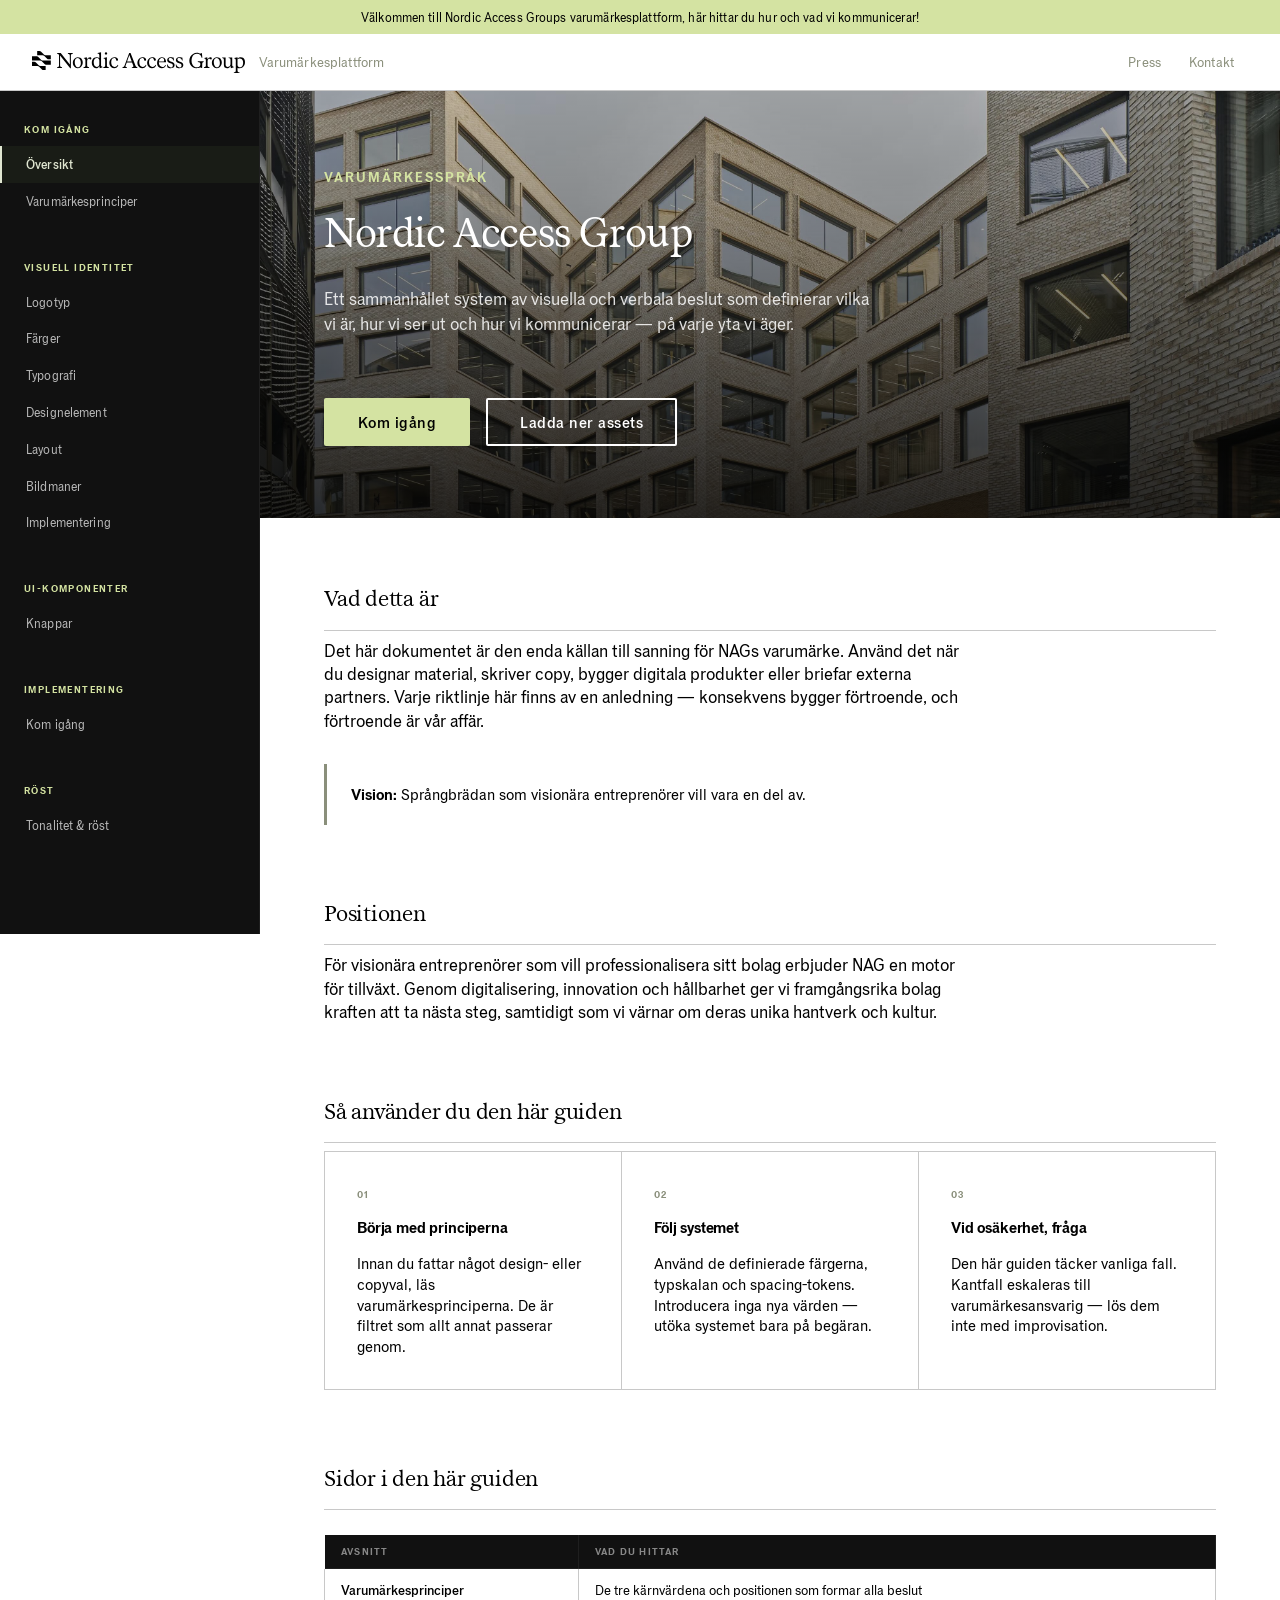
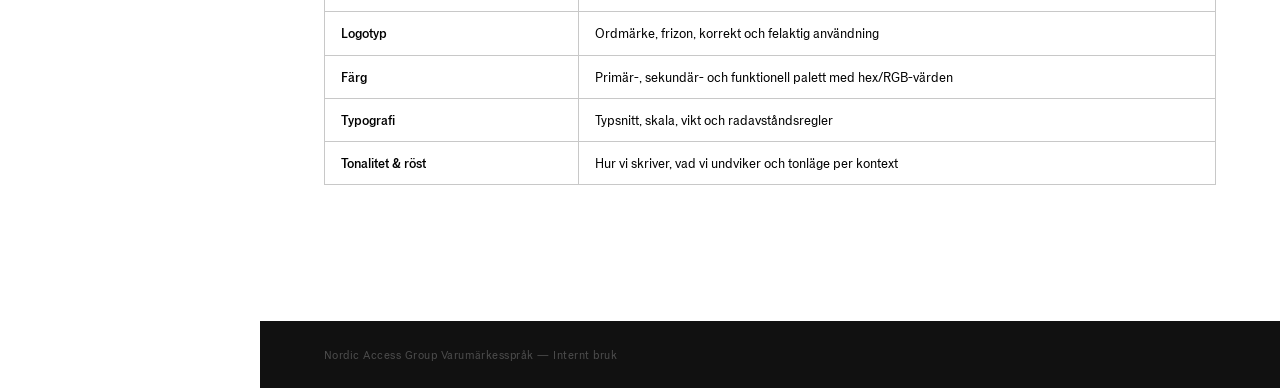
==== commit f9320ce8: "Sidebar: nav-group-label color → Pistage 1 Co-Authored-By: Claude Sonnet 4.6 <noreply@anthropic.com>" ====
--- a/index.html
+++ b/index.html
@@ -4,7 +4,7 @@
   <meta charset="UTF-8" />
   <meta name="viewport" content="width=device-width, initial-scale=1.0" />
   <title>Nordic Access Group — Varumärkesspråk</title>
-  <link rel="stylesheet" href="assets/style.css?v=30" />
+  <link rel="stylesheet" href="assets/style.css?v=31" />
 </head>
 <body>
 
--- a/assets/style.css
+++ b/assets/style.css
@@ -191,7 +191,7 @@
   font-weight: 600;
   letter-spacing: .14em;
   text-transform: uppercase;
-  color: rgba(255,255,255,.4);
+  color: var(--pistage);
   padding: 0 1.5rem .5rem;
 }
 
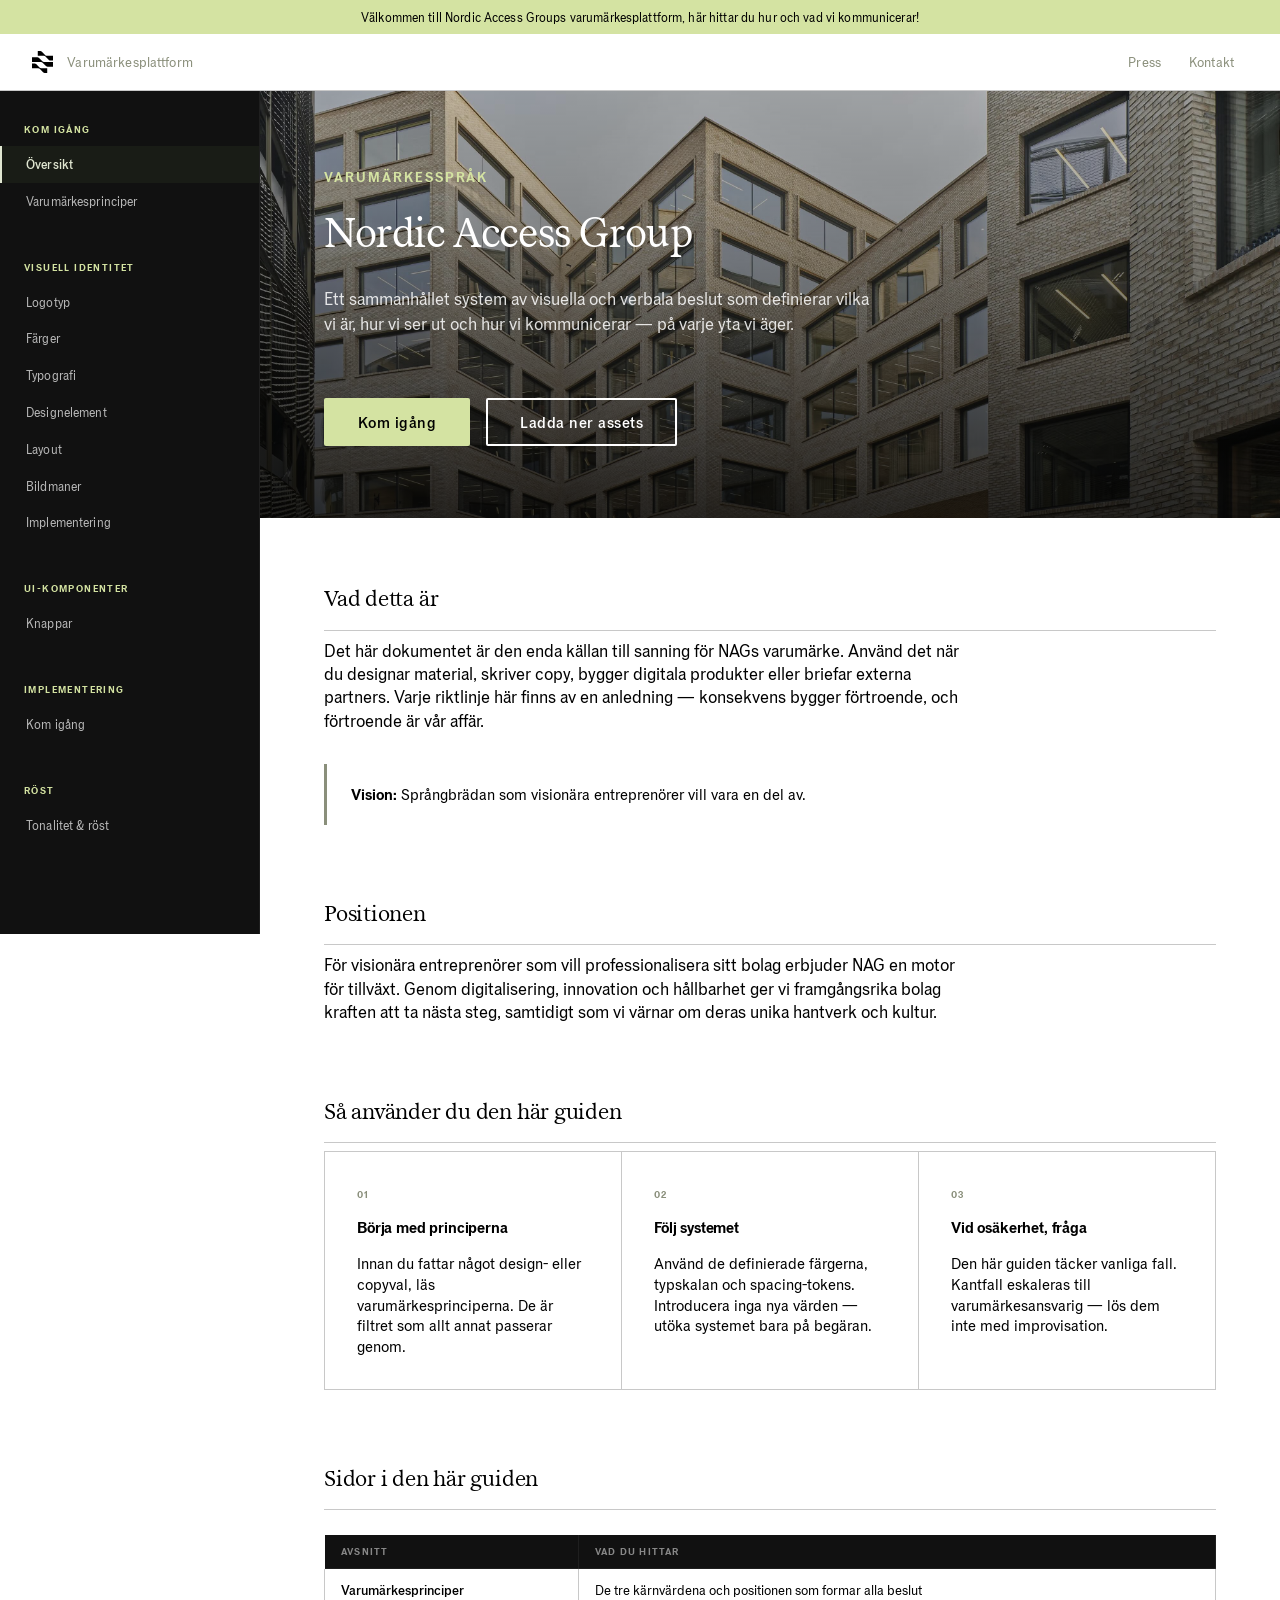
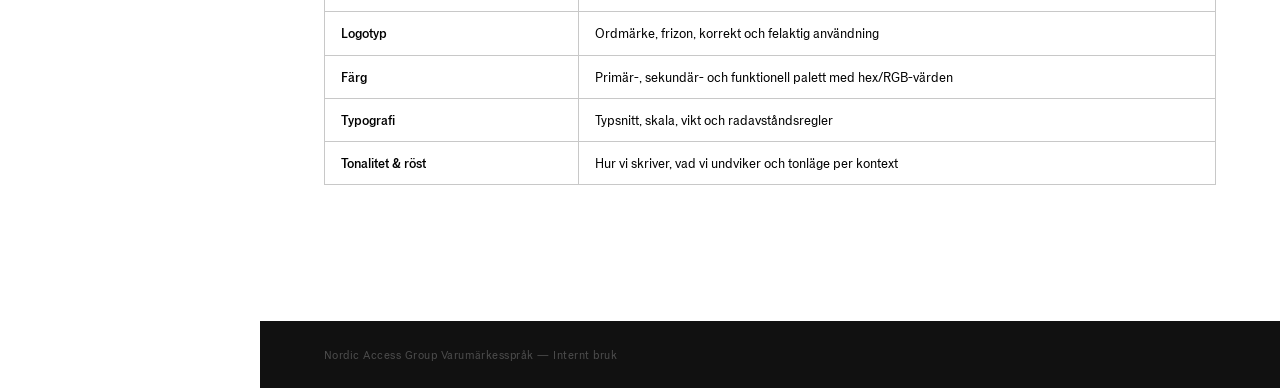
==== commit bc99ca73: "Fix mobile logo clipping in showcase and placement grid" ====
--- a/index.html
+++ b/index.html
@@ -4,7 +4,7 @@
   <meta charset="UTF-8" />
   <meta name="viewport" content="width=device-width, initial-scale=1.0" />
   <title>Nordic Access Group — Varumärkesspråk</title>
-  <link rel="stylesheet" href="assets/style.css?v=31" />
+  <link rel="stylesheet" href="assets/style.css?v=34" />
 </head>
 <body>
 
--- a/assets/style.css
+++ b/assets/style.css
@@ -476,7 +476,7 @@
 
 .spacing-token {
   font-size: .8125rem;
-  font-family: 'Courier New', monospace;
+  font-family: 'GD Grio', monospace;
   color: var(--text-dark);
   font-weight: 600;
   width: 100px;
@@ -485,7 +485,7 @@
 .spacing-value {
   font-size: .8125rem;
   color: var(--gray-60);
-  font-family: 'Courier New', monospace;
+  font-family: 'GD Grio', monospace;
 }
 
 .spacing-use {
@@ -672,7 +672,7 @@
 }
 
 .token-table td code {
-  font-family: 'Courier New', monospace;
+  font-family: 'GD Grio', monospace;
   font-size: .8125rem;
   background: var(--cream-mid);
   padding: .1rem .4rem;
@@ -1088,7 +1088,8 @@
   .logo-grid,
   .symbol-grid { grid-template-columns: 1fr; }
 
-  .placement-grid { grid-template-columns: repeat(2, 1fr); }
+  .placement-grid { grid-template-columns: 1fr 1fr; }
+  .placement-logo { height: 10px !important; }
 
   .swatch-grid { grid-template-columns: repeat(2, 1fr); }
 
@@ -1108,6 +1109,7 @@
   /* Logo showcase inner — less padding */
   .logo-showcase-inner { padding: 2rem 1.25rem; }
   .logo-showcase-inner.pad-large { padding: 2.5rem 1.25rem; }
+  .logo-showcase-inner img { max-width: min(240px, 70%); }
 
   /* Type scale */
   .type-row { flex-direction: column; gap: .75rem; }
